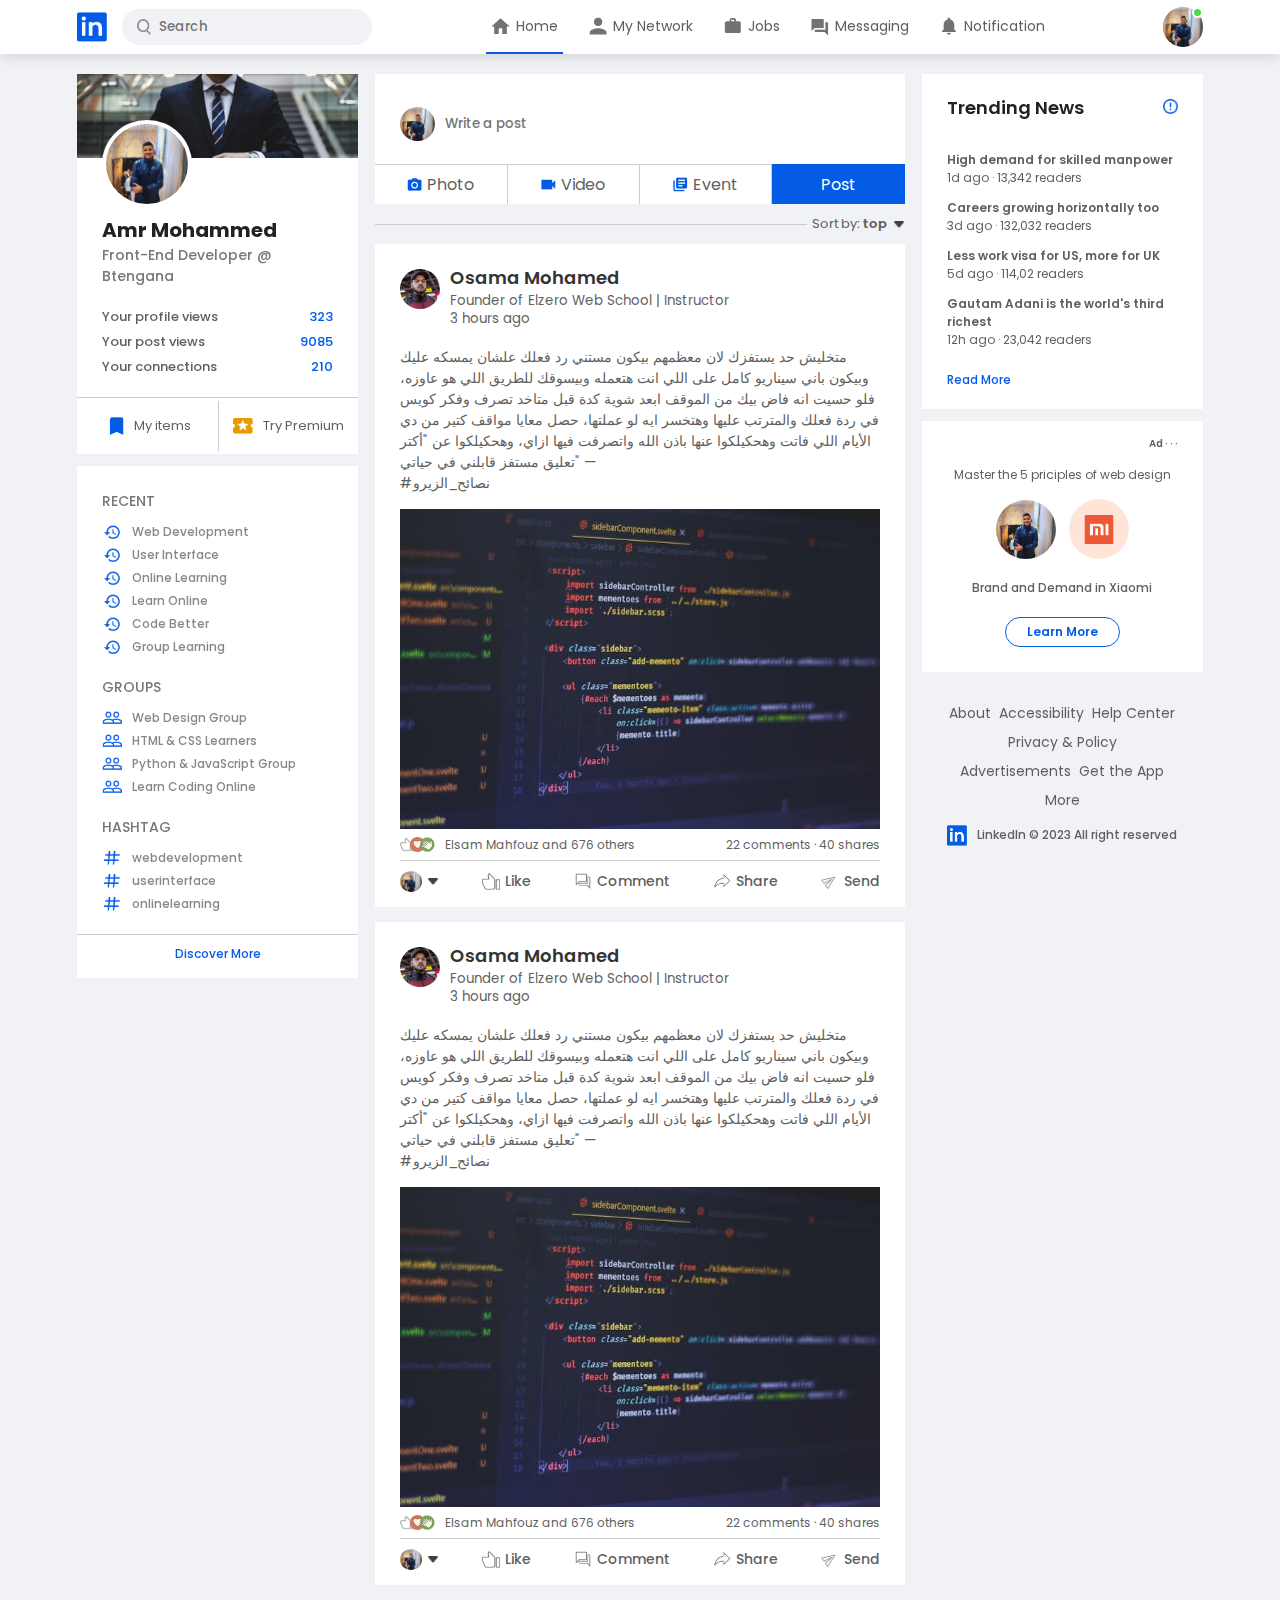
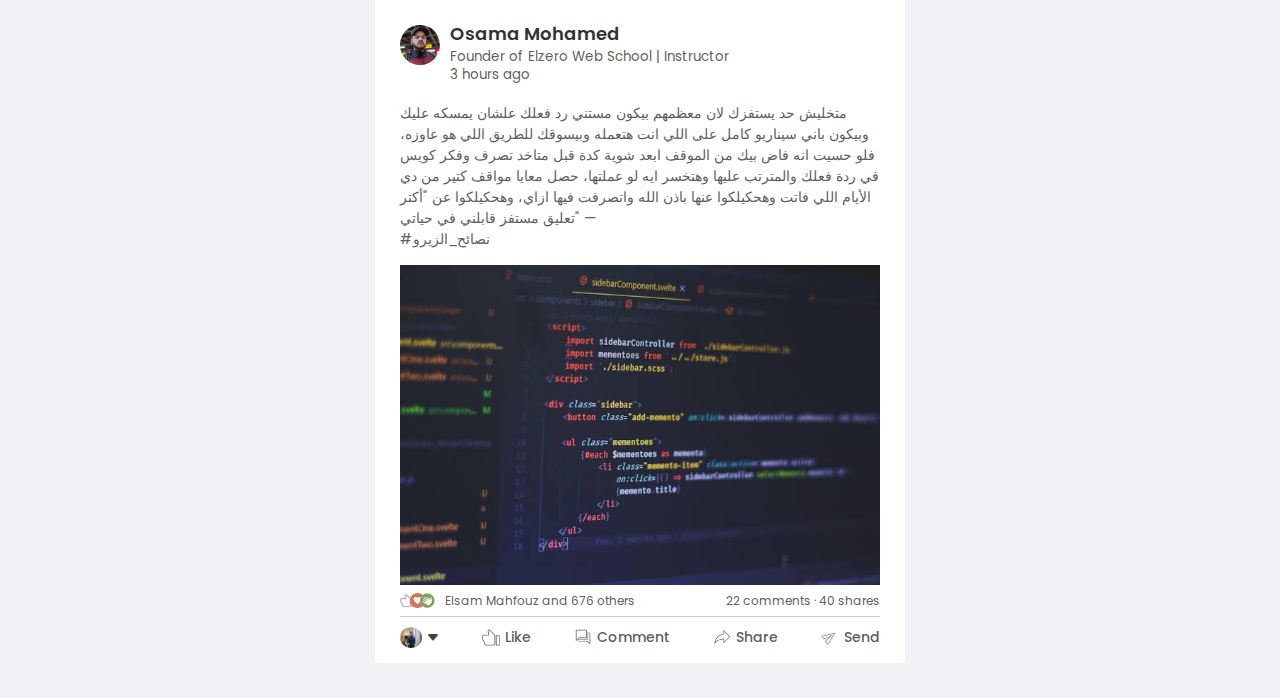
==== index.html @ cd02094a "Add files via upload" ====
<!DOCTYPE html>
<html lang="en">
<head>
  <meta charset="UTF-8">
  <meta name="viewport" content="width=device-width, initial-scale=1.0">
  <title>Linkedin - Clone </title>
  <!-- CSS  -->
  <link rel="stylesheet" href="style.css">
  <!-- GOOGLE FONTS  -->
  <link rel="preconnect" href="https://fonts.googleapis.com">
<link rel="preconnect" href="https://fonts.gstatic.com" crossorigin>
<link href="https://fonts.googleapis.com/css2?family=Cairo:wght@200;300;400;500;600;700;800;900;1000&family=Fredoka:wght@300;400;500;600;700&family=Montserrat:ital,wght@0,100;0,200;0,300;0,400;0,500;1,100;1,200;1,300;1,400;1,500&family=Poppins:ital,wght@0,100;0,200;0,300;0,400;0,500;0,600;0,700;0,800;0,900;1,100;1,200;1,300;1,400;1,500;1,600;1,700;1,800;1,900&family=Roboto:ital,wght@0,400;0,500;0,700;0,900;1,100;1,300&family=Tilt+Warp&family=Ubuntu:wght@300;400;500;700&display=swap" rel="stylesheet">
</head>
<body>
  <nav class="navbar">
    <div class="nav-left">
      <a href="index.html" class="logo">
        <img src="images/logo.png" >
      </a>
      <div class="search-box">
        <img src="images/search.png">
        <input type="text" placeholder="Search">
      </div>
    </div>
    <div class="nav-center">
      <ul>
        <li><a href="#" class="active"><img src="images/home.png"> <span>Home</span></a></li>
        <li><a href="#"><img src="images/network.png"> <span>My Network</span></a></li>
        <li><a href="#"><img src="images/jobs.png"> <span>Jobs</span></a></li>
        <li><a href="#"><img src="images/message.png"> <span>Messaging</span></a></li>
        <li><a href="#"><img src="images/notification.png"> <span>Notification</span></a></li>
      </ul>
    </div>
    <div class="nav-right">
      <div class="online">
        <img src="images/profile-pic.jpg" class="nav-profile-img" onclick="toggleMenu()">
      </div>
    </div>
    <!-- -----------PROFILE-DROP-DOWN-MENU------------ -->
    <div class="profile-menu-wrap" id="profileMenu">
      <div class="profile-menu">
        <div class="user-info">
          <img src="images/profile-pic.jpg" >
          <div>
            <h3>Amr Mohammed</h3>
            <a href="profile.html">See your profile</a>
          </div>
        </div>
        <hr>
        <a href="#" class="profile-menu-link">
          <img src="images/feedback.png">
          <p>Give Feedback</p>
          <span>></span>
        </a>
        <a href="#" class="profile-menu-link">
          <img src="images/setting.png">
          <p>Settings & Privacy</p>
          <span>></span>
        </a>
        <a href="#" class="profile-menu-link">
          <img src="images/help.png">
          <p>Help & Support</p>
          <span>></span>
        </a>
        <a href="#" class="profile-menu-link">
          <img src="images/display.png">
          <p>Display & Accessibility</p>
          <span>></span>
        </a>
        <a href="#" class="profile-menu-link">
          <img src="images/logout.png">
          <p>Logout</p>
          <span>></span>
        </a>
      </div>
    </div>
  </nav>
<!-- -------NAVBAR-CLOSE-------- -->
  <div class="container">
<!-- -------LEFT-SIDEBAR-------- -->
    <div class="left-sidebar">
      <div class="sidebar-profile-box">
        <img src="images/cover-pic.png" width="100%">
        <div class="sidebar-profile-info">
          <img src="images/profile-pic.jpg" alt="">
          <h1>Amr Mohammed</h1>
          <h3>Front-End Developer @ Btengana</h3>
          <ul>
            <li>Your profile views <span>323</span></li>
            <li>Your post views <span>9085</span></li>
            <li>Your connections <span>210</span></li>
          </ul>
        </div>
        <div class="sidebar-profile-link">
          <a href="#"><img src="images/items.png">My items</a>
          <a href="#"><img src="images/premium.png">Try Premium</a>
        </div>
      </div>
      <div class="sidebar-activity" id="sidebarActivity" onclick="toggleActivity()">
        <h3>RECENT</h3>
        <a href="#"><img src="images/recent.png" >Web Development</a>
        <a href="#"><img src="images/recent.png" >User Interface</a>
        <a href="#"><img src="images/recent.png" >Online Learning</a>
        <a href="#"><img src="images/recent.png" >Learn Online</a>
        <a href="#"><img src="images/recent.png" >Code Better</a>
        <a href="#"><img src="images/recent.png" >Group Learning</a>
        <h3>GROUPS</h3>
        <a href="#"><img src="images/group.png" >Web Design Group</a>
        <a href="#"><img src="images/group.png" >HTML & CSS Learners</a>
        <a href="#"><img src="images/group.png" >Python & JavaScript Group</a>
        <a href="#"><img src="images/group.png" >Learn Coding Online</a>
        <h3>HASHTAG</h3>
        <a href="#"><img src="images/hashtag.png" > webdevelopment</a>
        <a href="#"><img src="images/hashtag.png" > userinterface</a>
        <a href="#"><img src="images/hashtag.png" > onlinelearning</a>
        <div class="discover-more-link">
          <a href="#">Discover More</a>
        </div>
      </div>
      <p id="showMoreLink" onclick="toggleActivity()">Show more <b>+</b></p>
    </div>
      
<!-- -------MAIN-CONTENT-------- -->
    <div class="main-content">
      <div class="create-post">
        <div class="create-post-input">
          <img src="images/profile-pic.jpg" >
          <textarea rows="2" placeholder="Write a post"></textarea>
        </div>
        <div class="create-post-links">
          <li><img src="images/photo.png">Photo</li>
          <li><img src="images/video.png">Video</li>
          <li><img src="images/event.png">Event</li>
          <li>Post</li> 
        </div>
      </div>
      <div class="sort-by">
        <hr>
        <p>Sort by: <span>top <img src="images/down-arrow.png"></span></p>
      </div>
      <div class="post">
        <div class="post-author">
          <img src="images/member-1.jpg" >
          <div>
            <h1>Osama Mohamed</h1>
            <small>Founder of Elzero Web School | Instructor</small>
            <small>3 hours ago</small>
          </div>
        </div>
        <p>متخليش حد يستفزك لان معظمهم بيكون مستني رد فعلك علشان يمسكه عليك وبيكون باني سيناريو كامل على اللي انت هتعمله وبيسوقك للطريق اللي هو عاوزه، فلو حسيت انه فاض بيك من الموقف ابعد شوية كدة قبل متاخد تصرف وفكر كويس في ردة فعلك والمترتب عليها وهتخسر ايه لو عملتها، حصل معايا مواقف كتير من دي الأيام اللي فاتت وهحكيلكوا عنها باذن الله واتصرفت فيها ازاي، وهحكيلكوا عن "أكتر تعليق مستفز قابلني في حياتي"
          —<br>
          #نصائح_الزيرو</p>
        <img src="images/post-1.jpg" width="100%">
        <div class="post-stats">
          <div>
            <img src="images/thumbsup.png">
            <img src="images/love.png">
            <img src="images/clap.png">
            <span class="liked-users">Elsam Mahfouz and 676 others</span>
          </div>
          <div>
            <span>22 comments &middot; 40 shares</span>
          </div>
        </div>
        <div class="post-activity">
          <div>
            <img src="images/profile-pic.jpg" class="post-activity-user-icon">
            <img src="images/down-arrow.png" class="post-activity-arrow-icon">
          </div>
          <div class="post-activity-link">
            <img src="images/like.png" alt="">
            <span>Like</span>
          </div>
          <div class="post-activity-link">
            <img src="images/comment.png" alt="">
            <span>Comment</span>
          </div>
          <div class="post-activity-link">
            <img src="images/share.png" alt="">
            <span>Share</span>
          </div>
          <div class="post-activity-link">
            <img src="images/send.png" alt="">
            <span>Send</span>
          </div>
        </div>
      </div>
      <div class="post">
        <div class="post-author">
          <img src="images/member-1.jpg" >
          <div>
            <h1>Osama Mohamed</h1>
            <small>Founder of Elzero Web School | Instructor</small>
            <small>3 hours ago</small>
          </div>
        </div>
        <p>متخليش حد يستفزك لان معظمهم بيكون مستني رد فعلك علشان يمسكه عليك وبيكون باني سيناريو كامل على اللي انت هتعمله وبيسوقك للطريق اللي هو عاوزه، فلو حسيت انه فاض بيك من الموقف ابعد شوية كدة قبل متاخد تصرف وفكر كويس في ردة فعلك والمترتب عليها وهتخسر ايه لو عملتها، حصل معايا مواقف كتير من دي الأيام اللي فاتت وهحكيلكوا عنها باذن الله واتصرفت فيها ازاي، وهحكيلكوا عن "أكتر تعليق مستفز قابلني في حياتي"
          —<br>
          #نصائح_الزيرو</p>
        <img src="images/post-1.jpg" width="100%">
        <div class="post-stats">
          <div>
            <img src="images/thumbsup.png">
            <img src="images/love.png">
            <img src="images/clap.png">
            <span class="liked-users">Elsam Mahfouz and 676 others</span>
          </div>
          <div>
            <span>22 comments &middot; 40 shares</span>
          </div>
        </div>
        <div class="post-activity">
          <div>
            <img src="images/profile-pic.jpg" class="post-activity-user-icon">
            <img src="images/down-arrow.png" class="post-activity-arrow-icon">
          </div>
          <div class="post-activity-link">
            <img src="images/like.png" alt="">
            <span>Like</span>
          </div>
          <div class="post-activity-link">
            <img src="images/comment.png" alt="">
            <span>Comment</span>
          </div>
          <div class="post-activity-link">
            <img src="images/share.png" alt="">
            <span>Share</span>
          </div>
          <div class="post-activity-link">
            <img src="images/send.png" alt="">
            <span>Send</span>
          </div>
        </div>
      </div>
      <div class="post">
        <div class="post-author">
          <img src="images/member-1.jpg" >
          <div>
            <h1>Osama Mohamed</h1>
            <small>Founder of Elzero Web School | Instructor</small>
            <small>3 hours ago</small>
          </div>
        </div>
        <p>متخليش حد يستفزك لان معظمهم بيكون مستني رد فعلك علشان يمسكه عليك وبيكون باني سيناريو كامل على اللي انت هتعمله وبيسوقك للطريق اللي هو عاوزه، فلو حسيت انه فاض بيك من الموقف ابعد شوية كدة قبل متاخد تصرف وفكر كويس في ردة فعلك والمترتب عليها وهتخسر ايه لو عملتها، حصل معايا مواقف كتير من دي الأيام اللي فاتت وهحكيلكوا عنها باذن الله واتصرفت فيها ازاي، وهحكيلكوا عن "أكتر تعليق مستفز قابلني في حياتي"
          —<br>
          #نصائح_الزيرو</p>
        <img src="images/post-1.jpg" width="100%">
        <div class="post-stats">
          <div>
            <img src="images/thumbsup.png">
            <img src="images/love.png">
            <img src="images/clap.png">
            <span class="liked-users">Elsam Mahfouz and 676 others</span>
          </div>
          <div>
            <span>22 comments &middot; 40 shares</span>
          </div>
        </div>
        <div class="post-activity">
          <div>
            <img src="images/profile-pic.jpg" class="post-activity-user-icon">
            <img src="images/down-arrow.png" class="post-activity-arrow-icon">
          </div>
          <div class="post-activity-link">
            <img src="images/like.png" alt="">
            <span>Like</span>
          </div>
          <div class="post-activity-link">
            <img src="images/comment.png" alt="">
            <span>Comment</span>
          </div>
          <div class="post-activity-link">
            <img src="images/share.png" alt="">
            <span>Share</span>
          </div>
          <div class="post-activity-link">
            <img src="images/send.png" alt="">
            <span>Send</span>
          </div>
        </div>
      </div>
    </div>
<!-- -------LEFT-SIDEBAR-------- -->  
    <div class="right-sidebar">
      <div class="sidebar-news">
        <img src="images/more.png" class="info-icon">
        <h3>Trending News</h3>
        <a href="#">High demand for skilled manpower</a>
        <span>1d ago &middot; 13,342 readers</span>
        
        <a href="#">Careers growing horizontally too</a>
        <span>3d ago &middot; 132,032 readers</span>
        
        <a href="#">Less work visa for US, more for UK</a>
        <span>5d ago &middot; 114,02 readers</span>
        
        <a href="#">Gautam Adani is the world's third richest</a>
        <span>12h ago &middot; 23,042 readers</span>
        <a href="#" class="read-more-link">Read More</a>
      </div>
      <div class="sidebar-ad">
        <small>Ad &middot; &middot; &middot;</small>
        <p>Master the 5 priciples of web design</p>
        <div>
          <img src="images/profile-pic.jpg" alt="">
          <img src="images/mi-logo.png" alt="">
        </div>
        <b>Brand and Demand in Xiaomi</b>
        <a href="#" class="ad-link">Learn More</a>
      </div>
      <div class="sidebar-useful-links">
        <a href="#">About</a>
        <a href="#">Accessibility</a>
        <a href="#">Help Center</a>
        <a href="#">Privacy & Policy</a>
        <a href="#">Advertisements</a>
        <a href="#">Get the App</a>
        <a href="#">More</a>
        <div class="copyright-msg">
          <img src="images/logo.png" >
          <p>LinkedIn &#169 2023 All right reserved</p>
        </div>
      </div>
    </div>
  </div>
  <script src="script.js"></script>
</body>
</html>
---- style.css ----
* {
  margin: 0;
  padding: 0;
  font-family: "Poppins", sans-serif;
  box-sizing: border-box;
}
body {
  background-color: #f0f2f5;
  color: #5f5f5f;
}
a {
  text-decoration: none;
  color: #5f5f5f;
}
.navbar {
  display: flex;
  justify-content: space-between;
  align-items: center;
  background: #fff;
  padding: 6px 6%;
  position: sticky;
  top: 0;
  z-index: 3442;
  box-shadow:  0 5px 10px rgba(0,0, 0, 0.1);
}
.logo img{
  width: 30px;
  margin-right: 15px;
  display: block;
}
.nav-center ul li{
  display: inline-block;
  list-style: none;
}
.nav-center ul li a {
  display: flex;
  align-items: center;
  font-size: 14px;
  margin: 5px 8px;
  padding-right: 5px;
  position: relative;
}

.nav-center ul li a img {
  width: 30px;
}
.nav-center ul li a::after {
  content: '';
  width: 0;
  height: 2px;
  background-color: #045be6;
  position: absolute;
  bottom: -13px;
  transition: 0.4s;
}
.nav-center ul li a:hover::after,
.nav-center ul li a.active::after
{
  width: 100%;
}
.nav-profile-img {
  width: 40px;
  border-radius: 50%;
  display: block;
  position: relative;
  cursor: pointer;
}
.online {
  position: relative;
}
.online::after {
  content: "";
  background-color: #41db54;
  position: absolute;
  right: 0;
  top: 0;
  width: 7px;
  height: 7px;
  border-radius: 50%;
  border: 2px solid #fff;
}
.search-box {
  background-color: #f0f2f5;
  width: 250px;
  border-radius: 20px;
  display: flex;
  align-items: center;
  padding: 0 15px;
}
.nav-left {
  display: flex;
  align-items: center;
}
.search-box img {
  width: 14px;
}
.search-box input {
  width: 100%;
  background: transparent;
  padding: 8px;
  outline: none;
  border: none;
}
/* -------NAVBAR-END-------- */

.container {
  padding: 20px 6%;
  display: flex;
  flex-wrap: wrap;
  justify-content: space-between;
}
/* -------LEFT-SIDEBAR-------- */
.left-sidebar {
  flex-basis: 25%;
  align-self: flex-start;
  position: sticky;
  top: 73px;
  left: 0;
}
.sidebar-profile-box {
  background-color: #fff;
}
.sidebar-profile-info {
  padding: 0 25px;
}
.sidebar-profile-info img {
  width: 90px;
  border-radius: 50%;
  background-color: #fff;
  padding: 4px;
  margin-top: -45px;
}
.sidebar-profile-info h1 {
  font-size: 20px;
  font-weight: 700;
  color: #222;
}
.sidebar-profile-info h3 {
  font-size: 14px;
  font-weight: 500;
  color: #777;
}
.sidebar-profile-info ul {
  list-style: none;
  margin: 20px 0;
}
.sidebar-profile-info ul li {
  width: 100%;
  margin: 5px 0;
  font-size: 13px;
  font-weight: 500; 
}
.sidebar-profile-info ul li span {
  float: right;
  color: #045be6;
  font-weight: 500;
}
.sidebar-profile-link {
  display: flex;
  align-items: center;
  border-top: 1px solid #ccc ;
  
}
.sidebar-profile-link a {
  flex-basis: 50%;
  display: flex;
  align-items: center;
  justify-content: center;
  padding: 15px 0;
  font-size: 13px;
  border-left: 1px solid #ccc;
}
.sidebar-profile-link a:first-child {
  border-left: 0;
}
.sidebar-profile-link a img {
  width: 20px;
  margin-right: 10px;
}
.sidebar-activity {
  background: #fff;
  padding: 5px 25px;
  margin: 12px 0;
}
.sidebar-activity h3 {
  color: #777;
  font-size: 14px;
  font-weight: 500;
  margin: 20px 0 10px;
}
.sidebar-activity a {
  display: flex;
  align-items: center;
  font-size: 12px;
  font-weight: 500;
  color: #888;
  margin: 3px 0;
}
.sidebar-activity a img {
  width: 20px;
  margin-right: 10px;
}
.discover-more-link {
  border-top: 1px solid #ccc;
  text-align: center;
  margin-top: 20px;
  margin-left: -25px;
  margin-right: -25px;
}
.discover-more-link a {
  color: #045be6;
  display: inline-block;
  margin: 10px 0;
}
  /* -------RIGHT-SIDEBAR-------- */
.right-sidebar {
  flex-basis: 25%;
  align-self: flex-start;
  position: sticky;
  top: 73px;
  left: 0;
}
.right-sidebar .sidebar-news{
  background-color: #fff;
  padding: 10px 25px;
}
.info-icon {
  width: 15px;
  float: right;
  margin-top: 15px;
}
.sidebar-news h3 {
  font-size: 18px;
  color: #222;
  font-weight: 600;
  margin: 10px 0 30px;
}
.sidebar-news a {
  display: block;
  font-size: 12px;
  font-weight: 600;
  margin-top: 10px;
  margin-bottom: -5px;
}
.sidebar-news span {
  font-size: 12px;
}
.sidebar-news .read-more-link {
  color: #045be6;
  font-weight: 500;
  margin: 20px 0 10px;
  
}
.sidebar-ad {
  background-color: #fff;
  padding: 15px 25px;
  text-align: center;
  margin: 12px 0;
  font-size: 12px;
}
.sidebar-ad img {
  width: 60px;
  border-radius: 50%;
  margin: 5px;
}
.sidebar-ad small {
  float: right;
  font-weight: 600;
}
.sidebar-ad p {
  margin-top: 30px;
  margin-bottom: 10px;
}
.sidebar-ad b {
  display: block;
  font-weight: 500;
  margin-top: 10px;
}
.ad-link {
  display: inline-block;
  border: 1px solid #045be6;
  border-radius: 30px;
  padding: 5px 21px;
  color: #045be6;
  margin: 20px auto 10px;
  font-weight: 600;
}
.sidebar-useful-links {
  padding: 15px 25px;
  text-align: center;
}
.sidebar-useful-links a {
  display: inline-block;
  font-size: 14px;
  margin: 4px 2px;
}
.copyright-msg {
  display: flex;
  align-items: center;
  justify-content: center;
  font-size: 12px;
  margin-top: 10px;
  font-weight: 500;
}
.copyright-msg img {
  width: 20px;
  margin-right: 10px;
}
/* -------MAIN-CONTENT-------- */
.main-content {
  flex-basis: 47%;
}
.create-post {
  background-color: #fff;
}
.create-post .create-post-input {
  padding: 20px 25px 10px;
  display: flex;
  align-items: center;
}
.create-post-input img {
  width: 35px;
  border-radius: 50%;
  margin-right: 10px;
}
.create-post-input textarea{
  width: 100%;
  border: none;
  outline: none;
  background: transparent;
  resize: none;
  margin-top: 20px;
}
::placeholder {
  font-weight: 500;
}
.create-post-links {
  display: flex;
  align-items: flex-start;
}
.create-post-links li {
  list-style: none;
  border-top: 1px solid #ccc;
  border-right: 1px solid #ccc;
  flex-basis: 25%;
  height: 40px;
  font-style: 13px;
  display: flex;
  align-items: center;
  justify-content: center;
  cursor: pointer;
}
.create-post-links li img {
  width: 15px;
  margin-right: 5px;
}
.create-post-links li:last-child {
  background-color: #045be6;
  border-right: none;
  color: #fff;
  border-top: none;
}
.sort-by {
  display: flex;
  align-items: center;
  margin: 10px 0;
}
.sort-by hr {
  flex: 1;
  border: 0;
  height: 1px;
  background-color: #ccc;
}
.sort-by p{
  font-size: 13px;
  padding-left: 5px;
}
.sort-by p span {
  font-weight: 600;
  cursor: pointer;
}
.sort-by p span img {
  width: 12px;
  margin-left: 3px;
}
.post {
  background: #fff;
  padding: 20px 25px 5px;
  margin: 5px 0 15px;
}
.post-author {
  display: flex;
  align-items: flex-start;
  margin-bottom: 20px;
}
.post-author img {
  width: 40px;
  border-radius: 50%;
  margin-right: 10px;
  margin-top: 5px;
}
.post-author h1 {
  font-size: 18px;
  font-weight: 600;
  color: #333;
}
.post-author small {
  display: block;
  margin-bottom: -2px;
}
.post p {
  font-size: 14px;
  margin-bottom: 15px;
}
.post-stats {
  display: flex;
  flex-wrap: wrap;
  align-items: center;
  justify-content: space-between;
  font-size: 12px;
  border-bottom: 1px solid #ccc;
  padding-bottom: 6px;
}
.post-stats div {
  display: flex;
  align-items: center;
}
.post-stats img {
  width: 15px;
  margin-right: -5px;
}
.liked-users {
  margin-left: 15px;
}
.post-activity {
  display: flex;
  align-items: center;
  justify-content: space-between;
  padding: 10px 0;
  font-size: 14px;
  font-weight: 500;
}
.post-activity div {
  display: flex;
  align-items: center;
}
.post-activity-user-icon {
  width: 22px;
  border-radius: 50%;
}
.post-activity-arrow-icon {
  width: 12px;
  margin-left: 5px;
}
.post-activity-link img {
  width: 18px;
  margin-right: 5px;
}

/* ---------PROFILE_DROP_DOWN_MENU------------- */
.profile-menu-wrap {
  position: absolute;
  top: 100%;
  right: 5%;
  width: 320px ;
  max-height: 0;
  overflow: hidden;
  transition: .3s;
}
.profile-menu-wrap.open-menu {
  max-height: 400px;
}
.profile-menu {
  background: #222;
  color: #fff;
  padding: 20px;
  margin: 10px;
}
.user-info {
  display: flex;
  align-items: center;
}
.user-info img {
  width: 50px;
  border-radius: 50%;
  margin-right: 15px;
} 
.user-info h3 {
  font-weight: 500;
  margin-bottom: -7px;
}
.user-info a {
  color: #c9dbf8;
  font-size: 13px;
}
.profile-menu hr {
  border: 0;
  height: 1px;
  outline: none;
  background-color: #fff;
  margin: 15px 0 10px;
}
.profile-menu-link {
  display: flex;
  align-items: center;
  color: #fff;
  margin: 12px 0;
  font-size: 14px;
}
.profile-menu-link p {
  width: 100%;
}
.profile-menu-link img {
  width: 35px;
  border-radius: 50%;
  margin-right: 15px;
}
/* ----------- PROFILE-PAGE----------- */
.profile-main {
  flex-basis: 73%;
}
.profile-sidebar {
  flex-basis: 25%;
  align-self: flex-start;
  position: sticky;
  top: 73px;
}
.profile-container {
  background-color: #fff;
}
.profile-container-inner {
  padding: 0 4% 10px;
}
.profile-pic {
  width: 150px;
  border-radius: 50%;
  margin-top: -75px;
  padding: 5px;
  background-color: #fff;
}
.profile-container h1 {
  font-size: 25px;
  font-weight: 600;
  color: #222;
}
.profile-container b {
  font-weight: 500;
}
.profile-container p {
  margin-top: 5px;
}
.profile-container p a {
  color: #045be6;
  font-weight: 500;
}
.mutual-connection {
  display: flex;
  align-items: center;
  margin: 20px 0;
}
.mutual-connection img {
  width: 30px;
  border-radius: 50%;
  margin-right: 5px;
}
.profile-btn {
  margin: 20px 0;
}
.profile-btn a {
  display: inline-flex;
  align-items: center;
  background-color: #e4e6eb;
  padding: 6px 15px;
  border-radius: 4px;
  margin-right: 10px;
}
.profile-btn a img {
  width: 18px;
  margin-right: 5px;
}
.profile-btn .primary-btn {
  background-color: #045be6;
  color: #fff;
}
.profile-description {
  background-color: #fff;
  padding: 20px 4% 30px;
  margin: 12px 0;
}
.profile-description h2 {
  color: #333;
  margin: 10px 0 20px;
  font-weight: 600;
}
.see-more-link {
  display: block;
  text-align: right;
  font-size: 15px;
}
.profile-desc-row {
  display: flex;
  align-items: flex-start;
  margin: 20px 0;
}
.profile-desc-row img {
  width: 50px;
  margin-right: 25px;
  margin-top: 5px;
}
.profile-desc-row div {
  width: 100%;
}
.profile-desc-row h3 {
  font-size: 18px;
  font-weight: 600;
  color: #333;
}
.profile-desc-row b {
  display: block;
  font-weight: 500;
  font-size: 15px;
}
.profile-desc-row p {
  margin-top: 15px;
}
.profile-desc-row hr {
  border: 0;
  border-bottom: 1px solid #999;
  margin-top: 10px;
}
.experience-link {
  display: flex;
  align-items: center;
  justify-content: center;
  padding-top: 20px;
  font-weight: 500;
}
.experience-link img {
  width: 20px;
  margin-left: 8px;
}
.profile-description .skills-btn{
  display: inline-block;
  padding: 6px 20px;
  margin: 10px 5px;
  border-radius: 30px;
  border: 1px solid #777;
  font-size: 14px;
  font-weight: 500;
}
.lang-btn {
  display: inline-block;
  padding: 6px 20px;
  margin: 10px 5px;
  border-radius: 30px;
  color: #fff;
  background-color: #222;
  font-size: 14px;
  font-weight: 500;
}

/* ---------PROFILE-RIGHT-SIDEBAR------- */
.profile-sidebar  .sidebar-ad {
  margin: 0;
}
.sidebar-ppl {
  background-color: #fff;
  padding: 15px 25px;
  margin: 12px 0;
  font-size: 12px;
}
.sidebar-ppl h3 {
  font-size: 16px;
  font-weight: 600;
  margin: 10px 0 20px;
}
.sidebar-ppl-row {
  display: flex;
  align-items: flex-start;
  margin: 6px 0;
}
.sidebar-ppl-row img {
  width: 40px;
  border-radius: 50%;
  margin-right: 8px;
  margin-top: 5px;
}
.sidebar-ppl-row h2 {
  font-weight: 500;
  font-size: 16px;
}
.sidebar-ppl-row a {
  display: inline-block;
  margin: 10px 0;
  padding: 5px 25px;
  border: 1px solid #5f5f5f;
  border-radius: 30px;
  font-weight: 500;
}
.profile-footer {
  padding: 0 6% 30px;
}
.profile-footer .sidebar-useful-links {
  text-align: left;
  padding: 0;
}
.profile-footer .copyright-msg {
  justify-content: flex-start;
}
#showMoreLink {
  display: none;
}
/* ------MEDIA-QUERY------- */
@media only screen and (max-width: 850px) {
  .search-box {
    background-color: transparent;
    width: auto;
    padding: 0;
  }
  .search-box input {
    width: 0;
    padding: 0;
  }
  .nav-center ul li a span {
    display: none;
  }
  .nav-center ul li a {
    padding-right: 0;
    margin: 0;
  }
  .nav-profile-img {
    width: 30px;
  }
  .container {
    padding: 15px 3%;
  }
  .left-sidebar, .right-sidebar {
    flex-basis: 100%;
    position: relative;
    top: unset;
  }
  .main-content {
    flex-basis: 100%;
  }
  .post-stats div{
    margin: 2px 0;
  }
  .post-activity-link span {
    display: none;
  }
  .post-activity-link img {
    margin-right: 0;
  }
  .profile-main, .profile-sidebar {
    flex-basis: 100%;
  }
  .profile-container {
    font-size: 14px;
  }
  .profile-pic {
    width: 100px;
    margin-top: -50px;
  }
  .profile-description {
    font-size: 14px;
  }
  #showMoreLink {
    display: block;
    width: fit-content;
    margin: 10px auto;
    font-size: 14px;
    cursor: pointer;
  }
  .sidebar-activity {
    display: none;
  }
  .sidebar-activity.open-activity {
    display: block;
  }
}
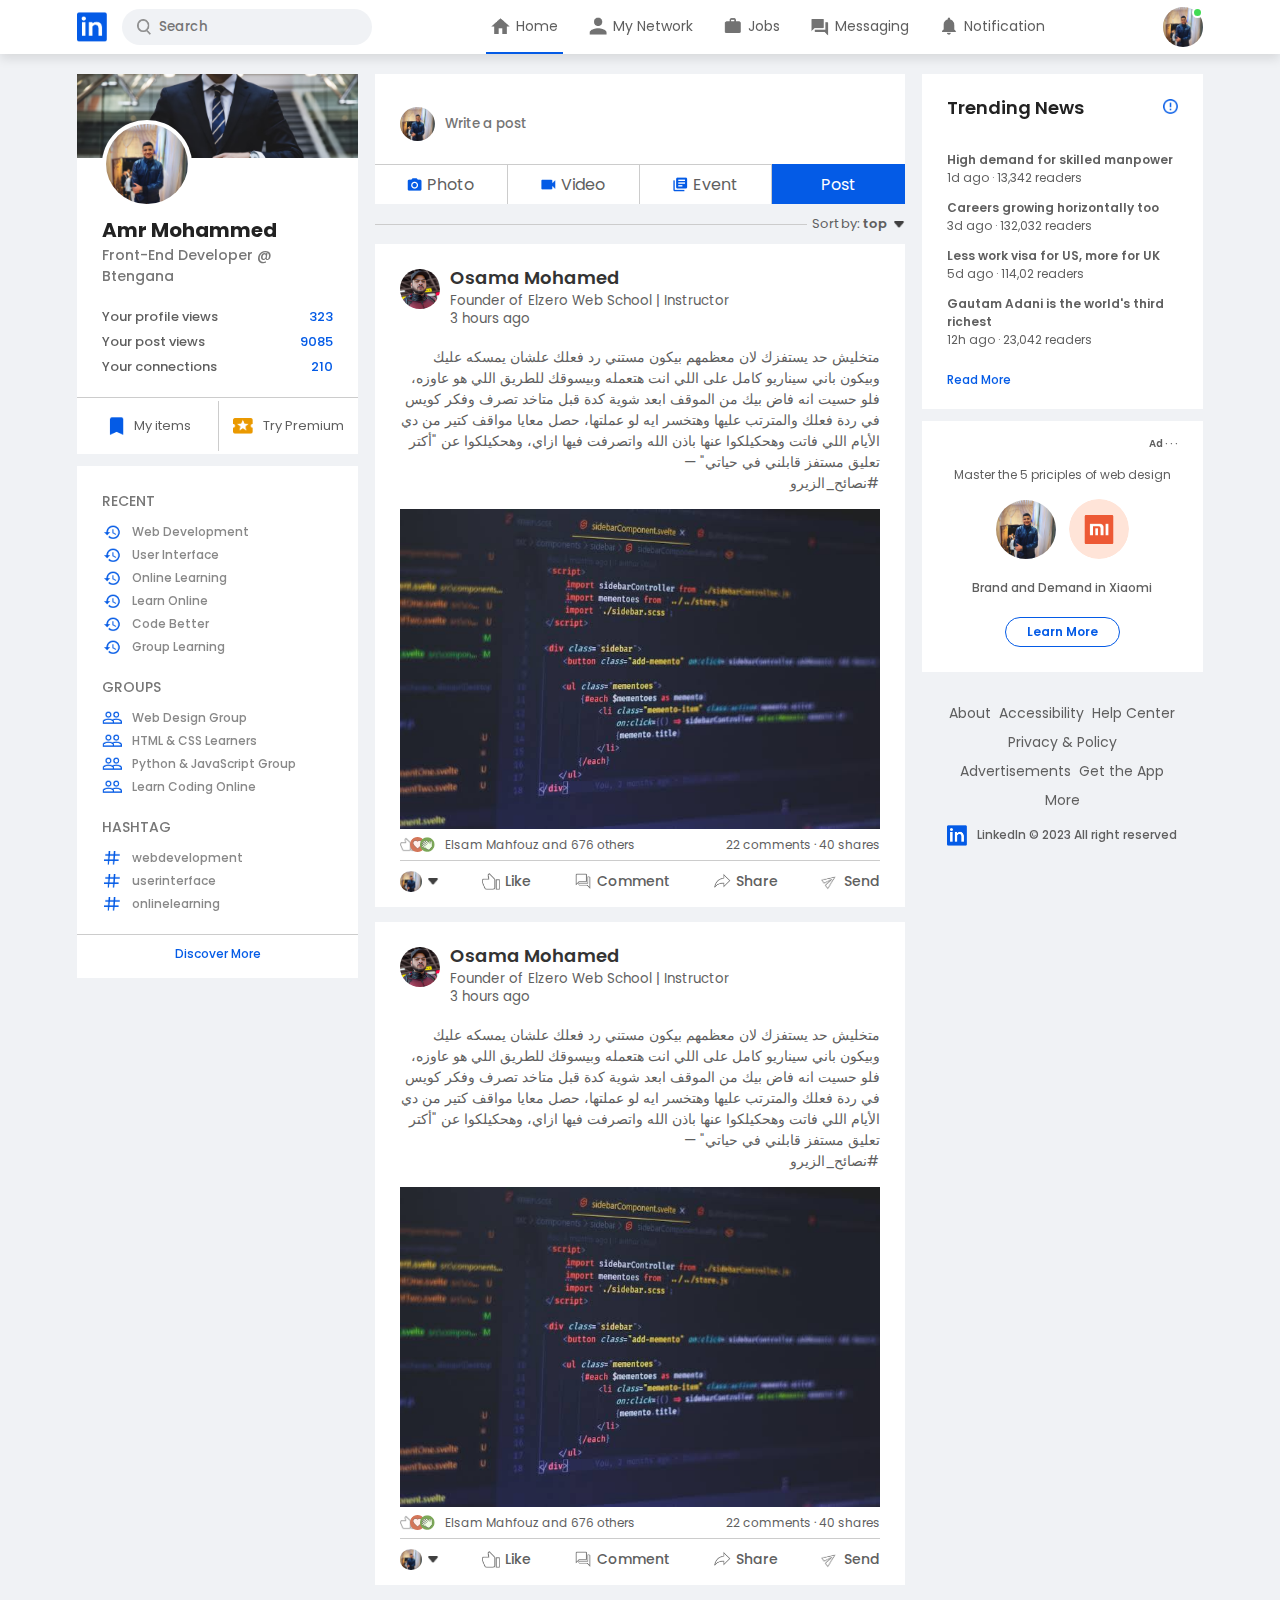
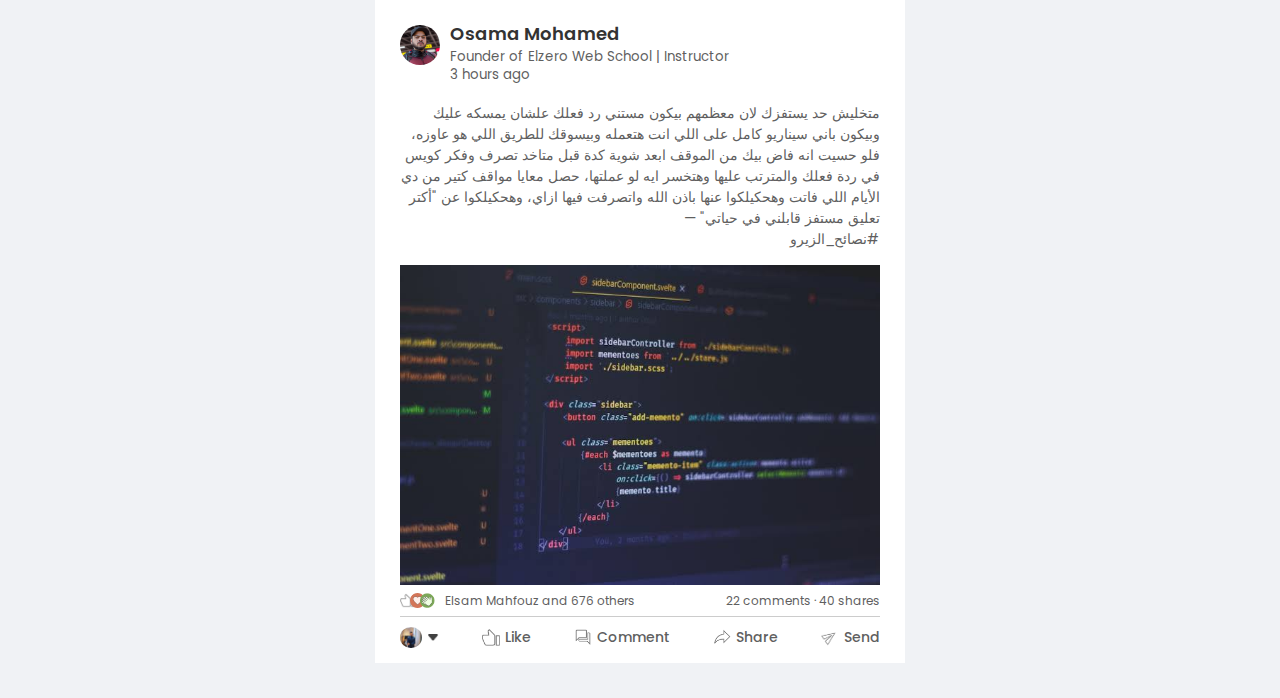
==== commit 04da788f: "index.html" ====
--- a/index.html
+++ b/index.html
@@ -147,7 +147,7 @@
             <small>3 hours ago</small>
           </div>
         </div>
-        <p>متخليش حد يستفزك لان معظمهم بيكون مستني رد فعلك علشان يمسكه عليك وبيكون باني سيناريو كامل على اللي انت هتعمله وبيسوقك للطريق اللي هو عاوزه، فلو حسيت انه فاض بيك من الموقف ابعد شوية كدة قبل متاخد تصرف وفكر كويس في ردة فعلك والمترتب عليها وهتخسر ايه لو عملتها، حصل معايا مواقف كتير من دي الأيام اللي فاتت وهحكيلكوا عنها باذن الله واتصرفت فيها ازاي، وهحكيلكوا عن "أكتر تعليق مستفز قابلني في حياتي"
+        <p dir="rtl">متخليش حد يستفزك لان معظمهم بيكون مستني رد فعلك علشان يمسكه عليك وبيكون باني سيناريو كامل على اللي انت هتعمله وبيسوقك للطريق اللي هو عاوزه، فلو حسيت انه فاض بيك من الموقف ابعد شوية كدة قبل متاخد تصرف وفكر كويس في ردة فعلك والمترتب عليها وهتخسر ايه لو عملتها، حصل معايا مواقف كتير من دي الأيام اللي فاتت وهحكيلكوا عنها باذن الله واتصرفت فيها ازاي، وهحكيلكوا عن "أكتر تعليق مستفز قابلني في حياتي"
           —<br>
           #نصائح_الزيرو</p>
         <img src="images/post-1.jpg" width="100%">
@@ -194,7 +194,7 @@
             <small>3 hours ago</small>
           </div>
         </div>
-        <p>متخليش حد يستفزك لان معظمهم بيكون مستني رد فعلك علشان يمسكه عليك وبيكون باني سيناريو كامل على اللي انت هتعمله وبيسوقك للطريق اللي هو عاوزه، فلو حسيت انه فاض بيك من الموقف ابعد شوية كدة قبل متاخد تصرف وفكر كويس في ردة فعلك والمترتب عليها وهتخسر ايه لو عملتها، حصل معايا مواقف كتير من دي الأيام اللي فاتت وهحكيلكوا عنها باذن الله واتصرفت فيها ازاي، وهحكيلكوا عن "أكتر تعليق مستفز قابلني في حياتي"
+        <p dir="rtl">متخليش حد يستفزك لان معظمهم بيكون مستني رد فعلك علشان يمسكه عليك وبيكون باني سيناريو كامل على اللي انت هتعمله وبيسوقك للطريق اللي هو عاوزه، فلو حسيت انه فاض بيك من الموقف ابعد شوية كدة قبل متاخد تصرف وفكر كويس في ردة فعلك والمترتب عليها وهتخسر ايه لو عملتها، حصل معايا مواقف كتير من دي الأيام اللي فاتت وهحكيلكوا عنها باذن الله واتصرفت فيها ازاي، وهحكيلكوا عن "أكتر تعليق مستفز قابلني في حياتي"
           —<br>
           #نصائح_الزيرو</p>
         <img src="images/post-1.jpg" width="100%">
@@ -241,7 +241,7 @@
             <small>3 hours ago</small>
           </div>
         </div>
-        <p>متخليش حد يستفزك لان معظمهم بيكون مستني رد فعلك علشان يمسكه عليك وبيكون باني سيناريو كامل على اللي انت هتعمله وبيسوقك للطريق اللي هو عاوزه، فلو حسيت انه فاض بيك من الموقف ابعد شوية كدة قبل متاخد تصرف وفكر كويس في ردة فعلك والمترتب عليها وهتخسر ايه لو عملتها، حصل معايا مواقف كتير من دي الأيام اللي فاتت وهحكيلكوا عنها باذن الله واتصرفت فيها ازاي، وهحكيلكوا عن "أكتر تعليق مستفز قابلني في حياتي"
+        <p dir="rtl">متخليش حد يستفزك لان معظمهم بيكون مستني رد فعلك علشان يمسكه عليك وبيكون باني سيناريو كامل على اللي انت هتعمله وبيسوقك للطريق اللي هو عاوزه، فلو حسيت انه فاض بيك من الموقف ابعد شوية كدة قبل متاخد تصرف وفكر كويس في ردة فعلك والمترتب عليها وهتخسر ايه لو عملتها، حصل معايا مواقف كتير من دي الأيام اللي فاتت وهحكيلكوا عنها باذن الله واتصرفت فيها ازاي، وهحكيلكوا عن "أكتر تعليق مستفز قابلني في حياتي"
           —<br>
           #نصائح_الزيرو</p>
         <img src="images/post-1.jpg" width="100%">
@@ -325,4 +325,4 @@
   </div>
   <script src="script.js"></script>
 </body>
-</html>+</html>
